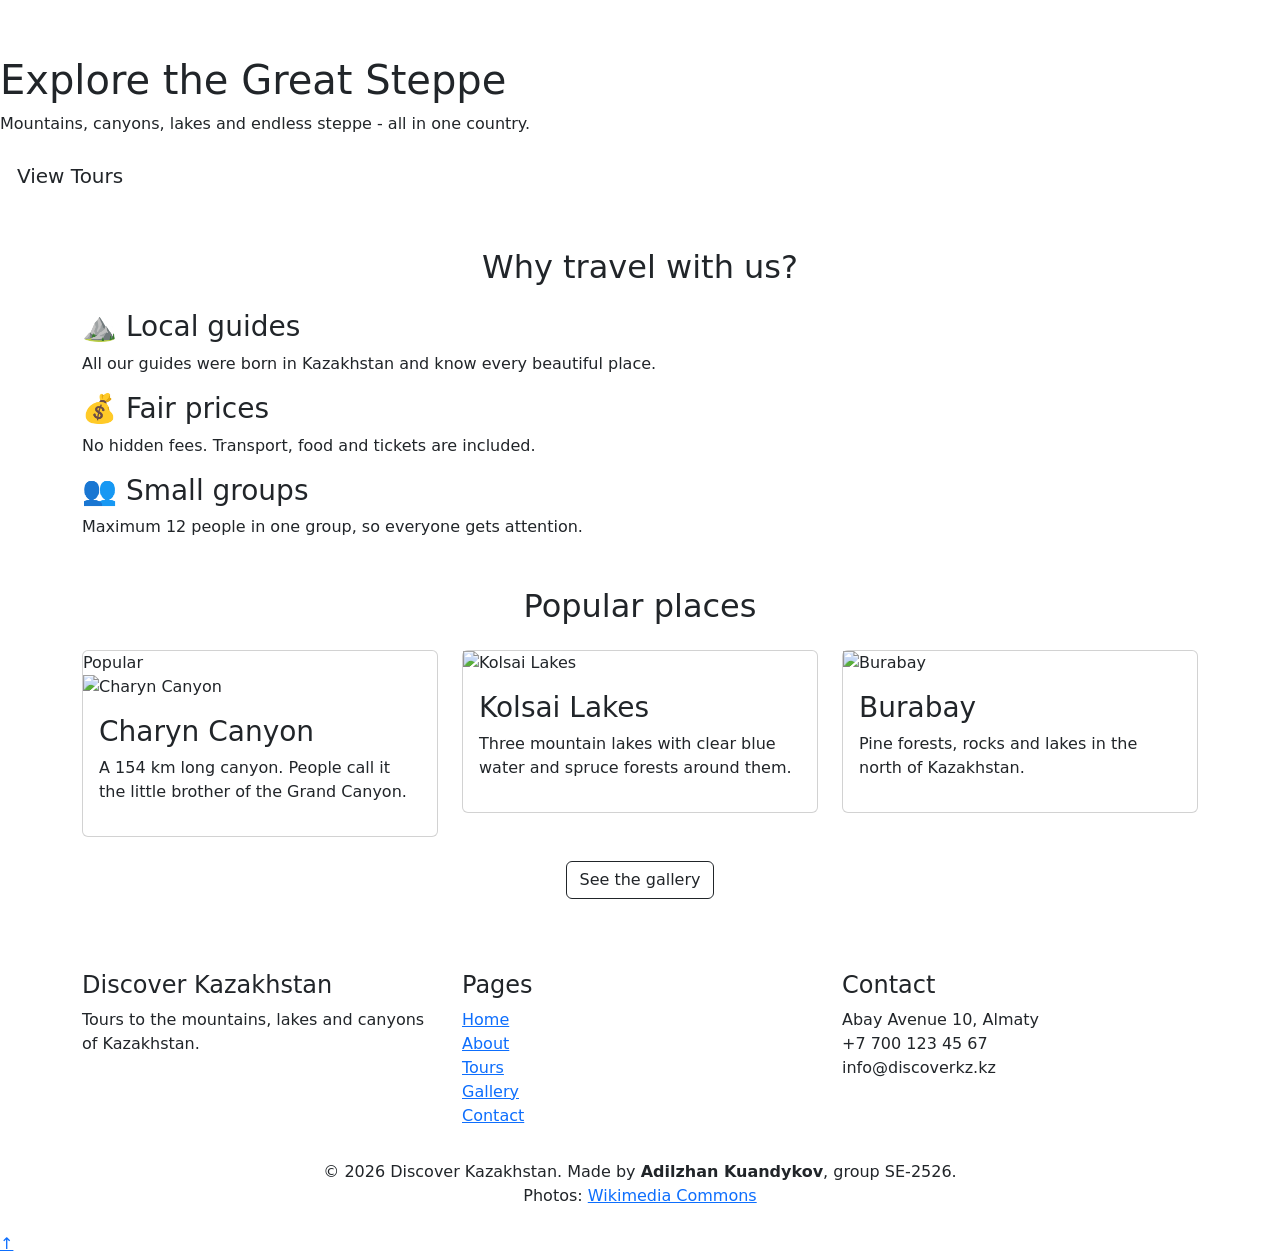
==== index.html @ ef8a3b00 "Add author name and group SE-2526 to footer" ====
<!DOCTYPE html>
<html lang="en">
<head>
    <meta charset="UTF-8">
    <meta name="viewport" content="width=device-width, initial-scale=1.0">
    <title>Home - Discover Kazakhstan</title>

    <!-- Bootstrap CSS -->
    <link rel="stylesheet" href="https://cdn.jsdelivr.net/npm/bootstrap@5.3.3/dist/css/bootstrap.min.css">
    <!-- Google Font: Poppins -->
    <link rel="stylesheet" href="https://fonts.googleapis.com/css2?family=Poppins:wght@400;600;700&display=swap">
    <!-- My styles -->
    <link rel="stylesheet" href="css/style.css">
</head>
<body>

    <!-- Navigation bar -->
    <header>
        <nav class="navbar navbar-expand-lg navbar-dark" id="main-nav">
            <div class="container">
                <a class="navbar-brand" href="index.html">Discover <span>Kazakhstan</span></a>
                <button class="navbar-toggler" type="button" data-bs-toggle="collapse" data-bs-target="#menu">
                    <span class="navbar-toggler-icon"></span>
                </button>
                <div class="collapse navbar-collapse" id="menu">
                    <ul class="navbar-nav ms-auto">
                    <li class="nav-item"><a class="nav-link active" href="index.html">Home</a></li>
                    <li class="nav-item"><a class="nav-link" href="about.html">About</a></li>
                    <li class="nav-item"><a class="nav-link" href="tours.html">Tours</a></li>
                    <li class="nav-item"><a class="nav-link" href="gallery.html">Gallery</a></li>
                    <li class="nav-item"><a class="nav-link" href="contact.html">Contact</a></li>
                    </ul>
                </div>
            </div>
        </nav>
    </header>

    <!-- Main content -->
    <main>
        <!-- Hero section -->
        <section class="hero">
            <div class="hero-text">
                <h1>Explore the <span class="yellow">Great Steppe</span></h1>
                <p>Mountains, canyons, lakes and endless steppe - all in one country.</p>
                <a href="tours.html" class="btn btn-main btn-lg">View Tours</a>
            </div>
        </section>

        <!-- Why us (Flexbox) -->
        <section class="container my-5">
            <h2 class="text-center mb-4">Why travel with us?</h2>
            <div class="features">
                <div class="feature-box">
                    <h3>⛰️ Local guides</h3>
                    <p>All our guides were born in Kazakhstan and know every beautiful place.</p>
                </div>
                <div class="feature-box">
                    <h3>💰 Fair prices</h3>
                    <p>No hidden fees. Transport, food and tickets are <span class="bold">included</span>.</p>
                </div>
                <div class="feature-box">
                    <h3>👥 Small groups</h3>
                    <p>Maximum 12 people in one group, so everyone gets attention.</p>
                </div>
            </div>
        </section>

        <!-- Popular places (Bootstrap grid) -->
        <section class="container my-5">
            <h2 class="text-center mb-4">Popular places</h2>
            <div class="row g-4">
                <div class="col-md-6 col-lg-4">
                    <div class="card">
                        <span class="badge-popular">Popular</span>
                        <img src="images/charyn.jpg" alt="Charyn Canyon">
                        <div class="card-body">
                            <h3 class="card-title">Charyn Canyon</h3>
                            <p>A 154 km long canyon. People call it the little brother of the Grand Canyon.</p>
                        </div>
                    </div>
                </div>
                <div class="col-md-6 col-lg-4">
                    <div class="card">
                        <img src="images/kolsai.jpg" alt="Kolsai Lakes">
                        <div class="card-body">
                            <h3 class="card-title">Kolsai Lakes</h3>
                            <p>Three mountain lakes with clear blue water and spruce forests around them.</p>
                        </div>
                    </div>
                </div>
                <div class="col-md-6 col-lg-4">
                    <div class="card">
                        <img src="images/burabay.jpg" alt="Burabay">
                        <div class="card-body">
                            <h3 class="card-title">Burabay</h3>
                            <p>Pine forests, rocks and lakes in the north of Kazakhstan.</p>
                        </div>
                    </div>
                </div>
            </div>
            <div class="text-center mt-4">
                <a href="gallery.html" class="btn btn-outline-dark">See the gallery</a>
            </div>
        </section>
    </main>

    <!-- Footer -->
    <footer class="py-4 mt-5">
        <div class="container">
            <div class="row">
                <div class="col-md-4">
                    <h4>Discover Kazakhstan</h4>
                    <p>Tours to the mountains, lakes and canyons of Kazakhstan.</p>
                </div>
                <div class="col-md-4">
                    <h4>Pages</h4>
                    <ul class="list-unstyled">
                        <li><a href="index.html">Home</a></li>
                        <li><a href="about.html">About</a></li>
                        <li><a href="tours.html">Tours</a></li>
                        <li><a href="gallery.html">Gallery</a></li>
                        <li><a href="contact.html">Contact</a></li>
                    </ul>
                </div>
                <div class="col-md-4">
                    <h4>Contact</h4>
                    <p>
                        Abay Avenue 10, Almaty<br>
                        +7 700 123 45 67<br>
                        info@discoverkz.kz
                    </p>
                </div>
            </div>
            <p class="text-center mt-3 mb-0">
                © 2026 Discover Kazakhstan. Made by <strong>Adilzhan Kuandykov</strong>, group SE-2526.<br>
                Photos: <a href="https://commons.wikimedia.org/">Wikimedia Commons</a>
            </p>
        </div>
    </footer>

    <!-- Button "back to top" -->
    <a href="#" id="to-top">↑</a>

    <!-- Bootstrap JS (for the mobile menu) -->
    <script src="https://cdn.jsdelivr.net/npm/bootstrap@5.3.3/dist/js/bootstrap.bundle.min.js"></script>
</body>
</html>
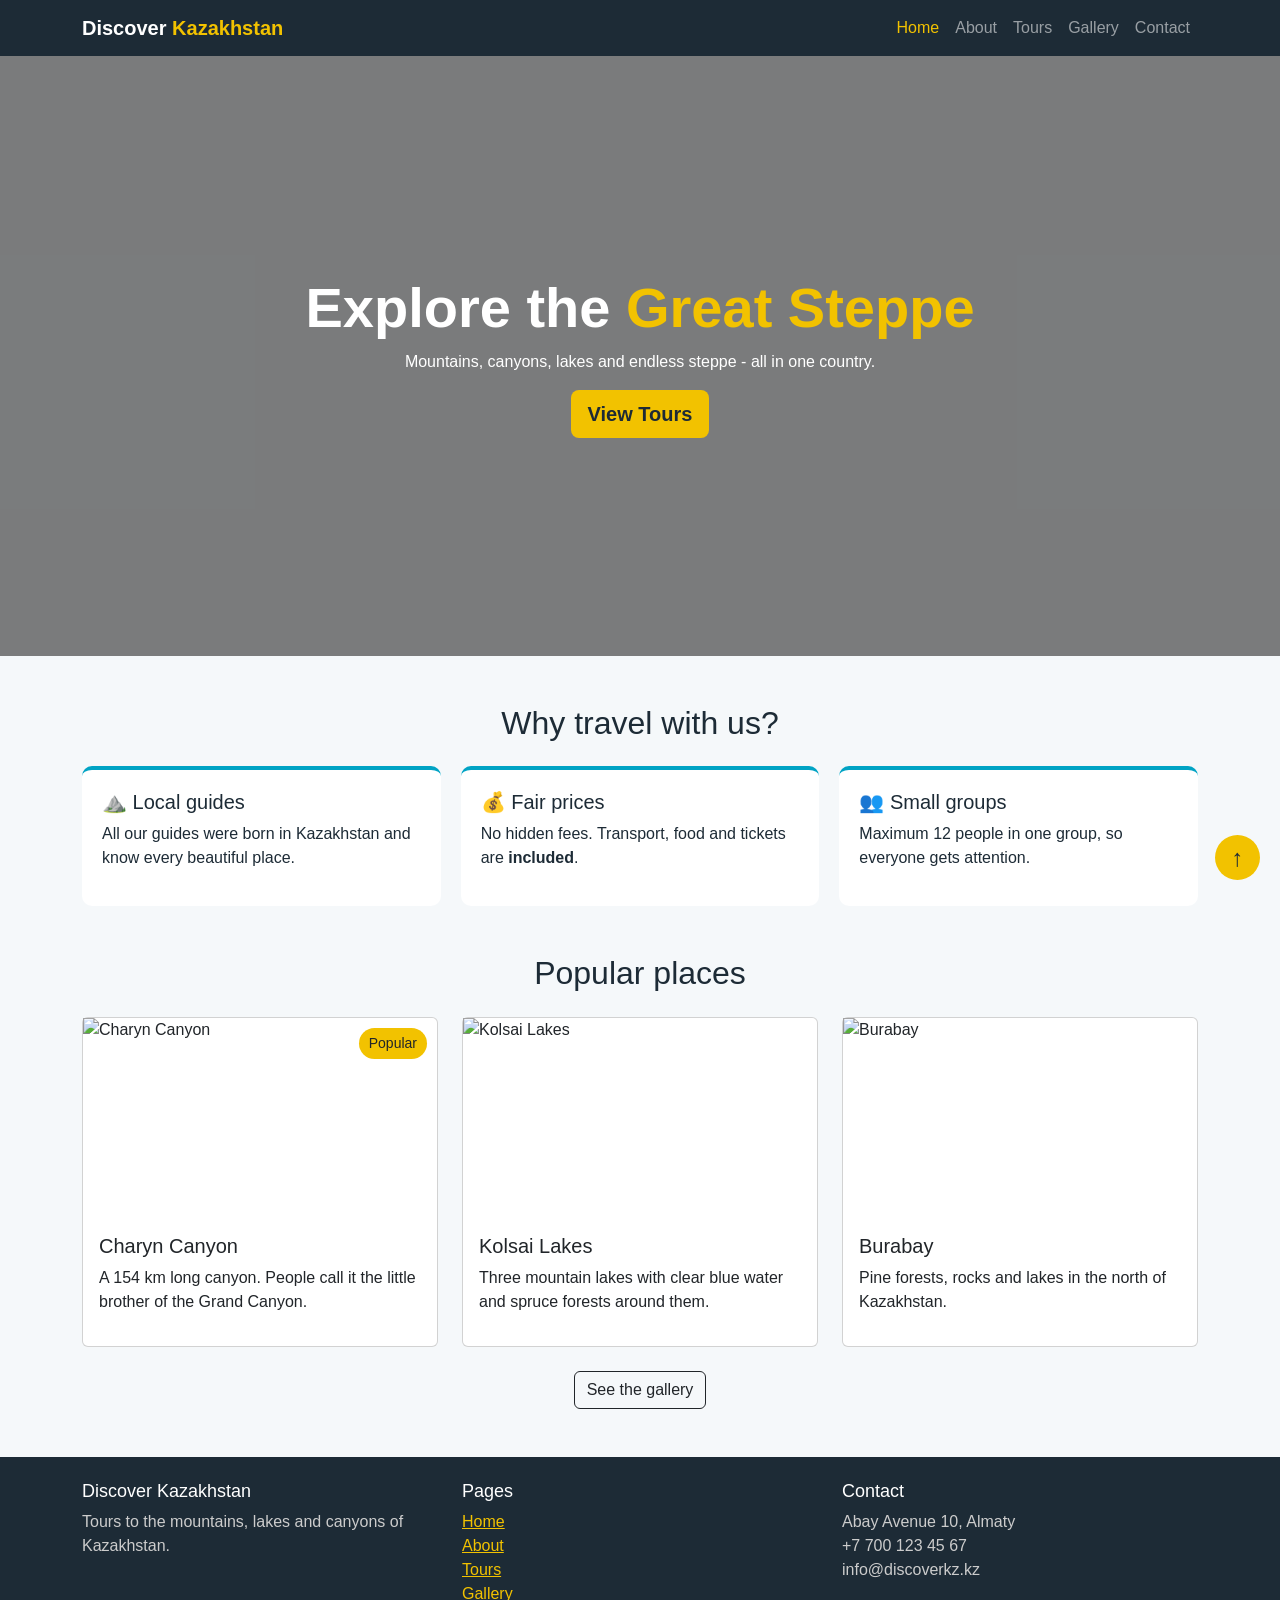
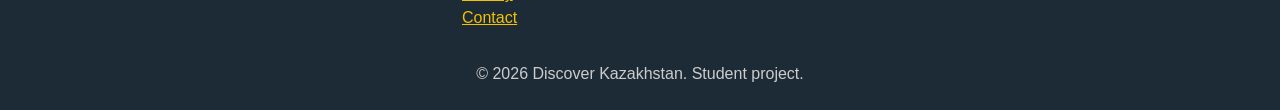
==== commit 7008dbbf: "Add home page with navbar, hero section and base styles - Fixed navbar shared by all pages - Hero se" ====
--- a/index.html
+++ b/index.html
@@ -131,10 +131,7 @@
                     </p>
                 </div>
             </div>
-            <p class="text-center mt-3 mb-0">
-                © 2026 Discover Kazakhstan. Made by <strong>Adilzhan Kuandykov</strong>, group SE-2526.<br>
-                Photos: <a href="https://commons.wikimedia.org/">Wikimedia Commons</a>
-            </p>
+            <p class="text-center mt-3 mb-0">© 2026 Discover Kazakhstan. Student project.</p>
         </div>
     </footer>
 
--- a/css/style.css
+++ b/css/style.css
@@ -0,0 +1,176 @@
+/* Discover Kazakhstan - styles */
+/* Main colors: blue #00a3c4, yellow #f2c200, dark #1d2b36 */
+
+/* ---------- General ---------- */
+body {
+    font-family: "Poppins", Arial, sans-serif;
+    color: #1d2b36;
+    background-color: #f5f8fa;
+}
+
+img {
+    width: 100%;
+}
+
+.yellow {
+    color: #f2c200;
+}
+
+.bold {
+    font-weight: bold;
+}
+
+/* ---------- Navbar ---------- */
+/* position: fixed - the menu stays at the top when we scroll */
+#main-nav {
+    position: fixed;
+    top: 0;
+    width: 100%;
+    z-index: 100;
+    background-color: #1d2b36;
+}
+
+#main-nav .navbar-brand {
+    font-weight: bold;
+}
+
+#main-nav .navbar-brand span {
+    color: #f2c200;
+}
+
+#main-nav .nav-link.active {
+    color: #f2c200;
+}
+
+/* space for the fixed navbar */
+main {
+    margin-top: 56px;
+}
+
+/* ---------- Hero (home page) ---------- */
+/* position: relative on parent, position: absolute on child */
+.hero {
+    position: relative;
+    height: 600px;
+    background-image: url("../images/hero.jpg");
+    background-size: cover;
+    background-position: center;
+}
+
+.hero-text {
+    position: absolute;
+    top: 0;
+    left: 0;
+    width: 100%;
+    height: 100%;
+    background-color: rgba(0, 0, 0, 0.5);
+    color: white;
+    text-align: center;
+    padding: 15px;
+    /* Flexbox to put the text in the center */
+    display: flex;
+    flex-direction: column;
+    justify-content: center;
+    align-items: center;
+}
+
+.hero-text h1 {
+    font-size: 56px;
+    font-weight: bold;
+}
+
+/* ---------- Page header (other pages) ---------- */
+.page-header {
+    background-color: #00a3c4;
+    color: white;
+    text-align: center;
+    padding: 50px 20px;
+}
+
+/* ---------- Buttons ---------- */
+.btn-main {
+    background-color: #f2c200;
+    color: #1d2b36;
+    font-weight: bold;
+}
+
+.btn-main:hover {
+    background-color: #00a3c4;
+    color: white;
+}
+
+/* ---------- Features (Flexbox) ---------- */
+.features {
+    display: flex;
+    gap: 20px;
+}
+
+.feature-box {
+    flex: 1;
+    background-color: white;
+    padding: 20px;
+    border-radius: 10px;
+    border-top: 4px solid #00a3c4;
+}
+
+.feature-box h3 {
+    font-size: 20px;
+}
+
+/* ---------- Cards ---------- */
+.card {
+    position: relative;
+    height: 100%;
+}
+
+.card img {
+    height: 200px;
+    object-fit: cover; /* crop the photo, do not stretch it */
+}
+
+.card-title {
+    font-size: 20px;
+}
+
+/* label on top of a card photo */
+.badge-popular {
+    position: absolute;
+    top: 10px;
+    right: 10px;
+    background-color: #f2c200;
+    padding: 5px 10px;
+    border-radius: 20px;
+    font-size: 14px;
+}
+
+/* ---------- Footer ---------- */
+footer {
+    background-color: #1d2b36;
+    color: #cccccc;
+}
+
+footer h4 {
+    color: white;
+    font-size: 18px;
+}
+
+footer a {
+    color: #f2c200;
+}
+
+/* ---------- Back to top button ---------- */
+/* position: fixed - always in the bottom right corner */
+#to-top {
+    position: fixed;
+    bottom: 20px;
+    right: 20px;
+    width: 45px;
+    height: 45px;
+    border-radius: 50%;
+    background-color: #f2c200;
+    color: #1d2b36;
+    font-size: 24px;
+    text-align: center;
+    line-height: 45px;
+    text-decoration: none;
+}
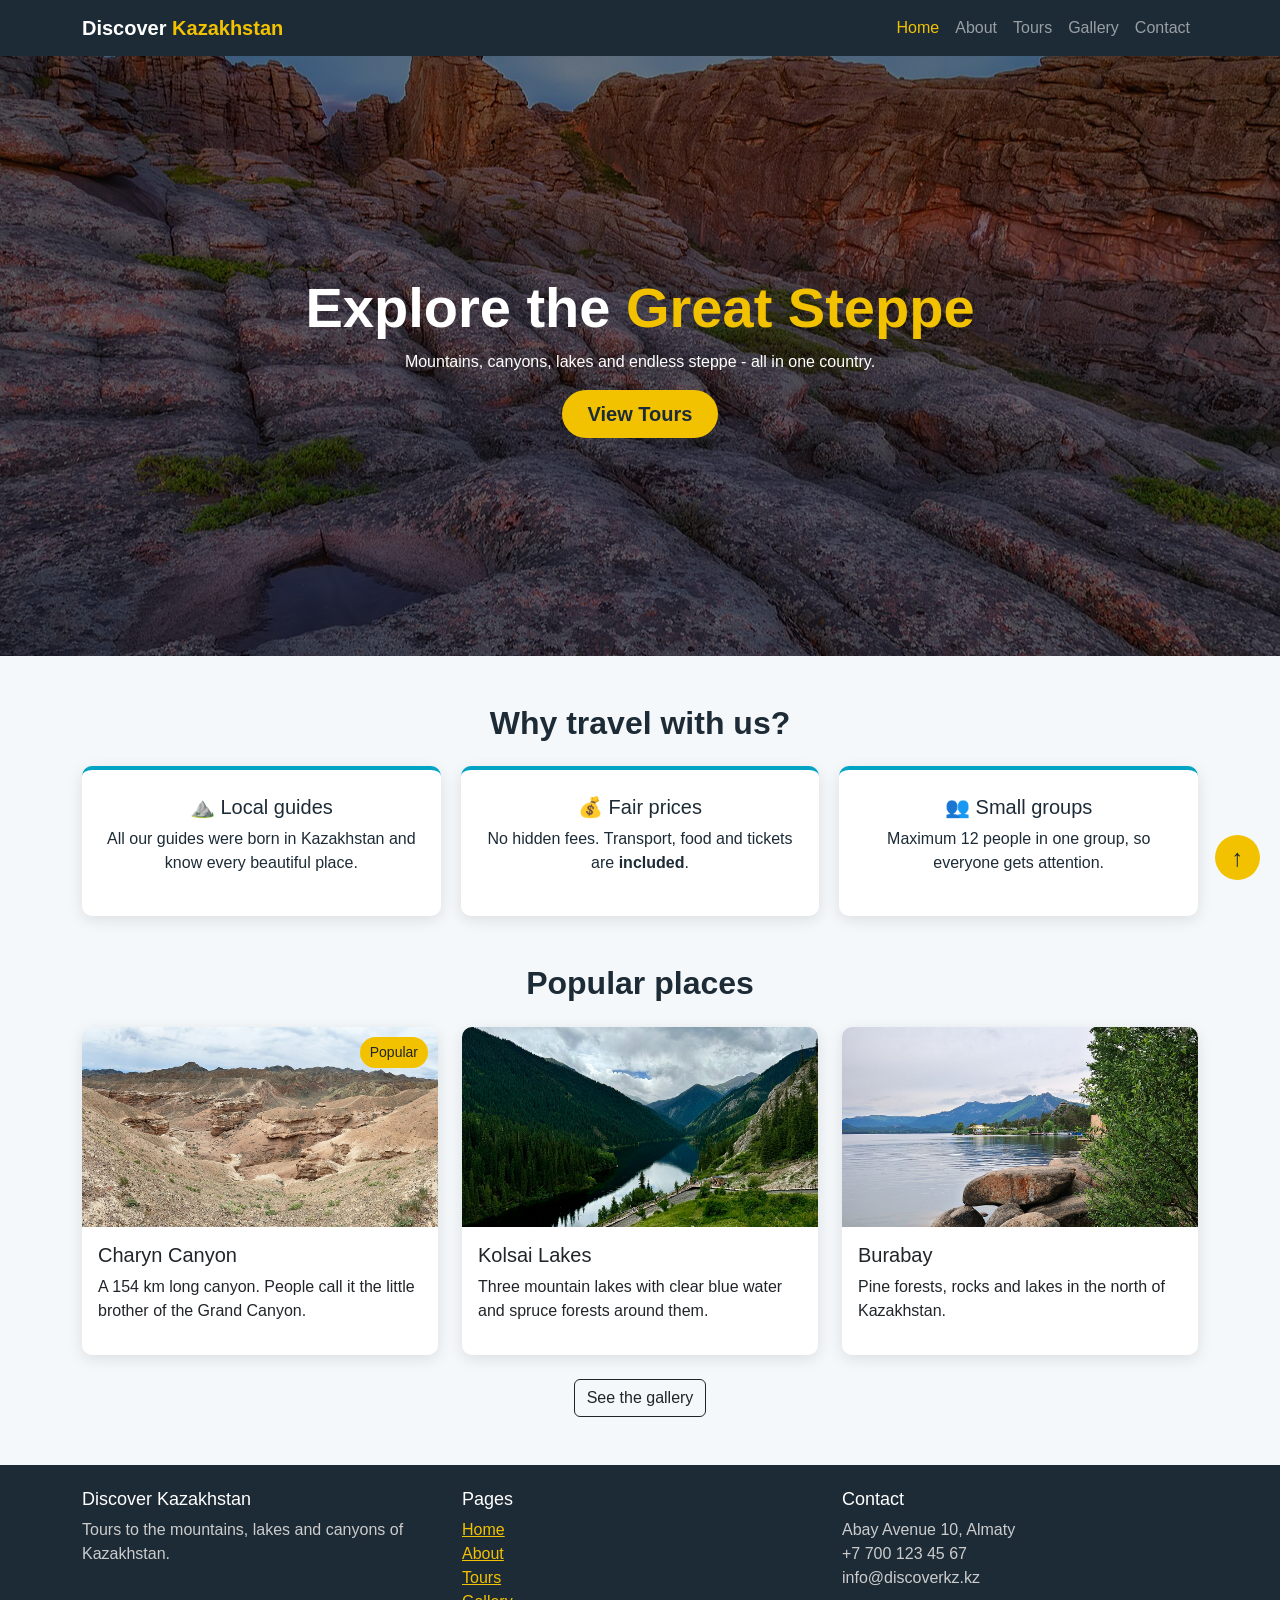
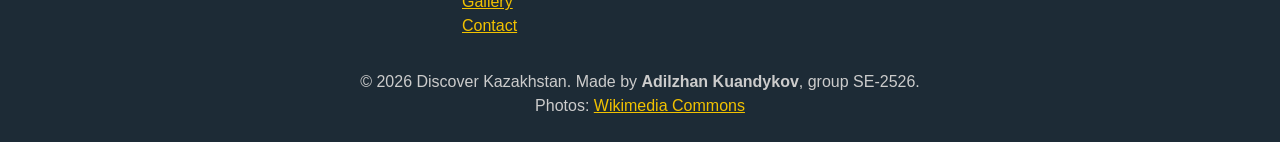
==== commit 25b36de6: "Use more semantic HTML tags and add names to form fields - article for cards, figure/figcaption for " ====
--- a/index.html
+++ b/index.html
@@ -70,32 +70,32 @@
             <h2 class="text-center mb-4">Popular places</h2>
             <div class="row g-4">
                 <div class="col-md-6 col-lg-4">
-                    <div class="card">
+                    <article class="card">
                         <span class="badge-popular">Popular</span>
                         <img src="images/charyn.jpg" alt="Charyn Canyon">
                         <div class="card-body">
                             <h3 class="card-title">Charyn Canyon</h3>
                             <p>A 154 km long canyon. People call it the little brother of the Grand Canyon.</p>
                         </div>
-                    </div>
+                    </article>
                 </div>
                 <div class="col-md-6 col-lg-4">
-                    <div class="card">
+                    <article class="card">
                         <img src="images/kolsai.jpg" alt="Kolsai Lakes">
                         <div class="card-body">
                             <h3 class="card-title">Kolsai Lakes</h3>
                             <p>Three mountain lakes with clear blue water and spruce forests around them.</p>
                         </div>
-                    </div>
+                    </article>
                 </div>
                 <div class="col-md-6 col-lg-4">
-                    <div class="card">
+                    <article class="card">
                         <img src="images/burabay.jpg" alt="Burabay">
                         <div class="card-body">
                             <h3 class="card-title">Burabay</h3>
                             <p>Pine forests, rocks and lakes in the north of Kazakhstan.</p>
                         </div>
-                    </div>
+                    </article>
                 </div>
             </div>
             <div class="text-center mt-4">
@@ -131,7 +131,10 @@
                     </p>
                 </div>
             </div>
-            <p class="text-center mt-3 mb-0">© 2026 Discover Kazakhstan. Student project.</p>
+            <p class="text-center mt-3 mb-0">
+                © 2026 Discover Kazakhstan. Made by <strong>Adilzhan Kuandykov</strong>, group SE-2526.<br>
+                Photos: <a href="https://commons.wikimedia.org/">Wikimedia Commons</a>
+            </p>
         </div>
     </footer>
 
--- a/css/style.css
+++ b/css/style.css
@@ -18,6 +18,19 @@
 
 .bold {
     font-weight: bold;
+}
+
+h2 {
+    font-weight: bold;
+}
+
+/* the same soft shadow for all white boxes */
+.feature-box,
+.card,
+.team-card,
+.booking-form,
+.info-box {
+    box-shadow: 0 4px 15px rgba(0, 0, 0, 0.1);
 }
 
 /* ---------- Navbar ---------- */
@@ -81,10 +94,17 @@
 
 /* ---------- Page header (other pages) ---------- */
 .page-header {
-    background-color: #00a3c4;
-    color: white;
-    text-align: center;
-    padding: 50px 20px;
+    background-image: url("../images/kolsai.jpg");
+    background-size: cover;
+    background-position: center;
+    color: white;
+    text-align: center;
+    padding: 80px 20px;
+    text-shadow: 2px 2px 6px black; /* dark shadow so the text is easy to read */
+}
+
+.page-header h1 {
+    font-weight: bold;
 }
 
 /* ---------- Buttons ---------- */
@@ -92,6 +112,8 @@
     background-color: #f2c200;
     color: #1d2b36;
     font-weight: bold;
+    border-radius: 25px;
+    padding: 8px 25px;
 }
 
 .btn-main:hover {
@@ -108,7 +130,8 @@
 .feature-box {
     flex: 1;
     background-color: white;
-    padding: 20px;
+    text-align: center;
+    padding: 25px;
     border-radius: 10px;
     border-top: 4px solid #00a3c4;
 }
@@ -121,6 +144,15 @@
 .card {
     position: relative;
     height: 100%;
+    border: none;
+    border-radius: 10px;
+    overflow: hidden; /* round corners for the photo too */
+    transition: 0.3s; /* smooth animation for hover */
+}
+
+/* the card moves up a little when the mouse is on it */
+.card:hover {
+    transform: translateY(-5px);
 }
 
 .card img {
@@ -141,6 +173,130 @@
     padding: 5px 10px;
     border-radius: 20px;
     font-size: 14px;
+}
+
+/* ---------- Team (about page) ---------- */
+.team-card {
+    background-color: white;
+    padding: 20px;
+    border-radius: 10px;
+    height: 100%;
+}
+
+/* round photo */
+.team-photo {
+    width: 110px;
+    height: 110px;
+    border-radius: 50%;
+    border: 4px solid #f2c200;
+    margin-bottom: 10px;
+}
+
+.team-name {
+    font-size: 18px;
+    margin-bottom: 0;
+}
+
+.team-role {
+    color: #00a3c4;
+    font-weight: bold;
+}
+
+/* ---------- Price table ---------- */
+.price {
+    color: #00a3c4;
+    font-weight: bold;
+}
+
+/* ---------- Gallery (CSS Grid) ---------- */
+.gallery {
+    display: grid;
+    grid-template-columns: repeat(3, 1fr); /* 3 equal columns */
+    gap: 15px;
+}
+
+.gallery-item {
+    position: relative;
+    margin: 0;
+}
+
+.gallery-item img {
+    height: 250px;
+    object-fit: cover;
+    border-radius: 10px;
+    transition: 0.3s;
+}
+
+.gallery-item img:hover {
+    opacity: 0.8;
+}
+
+/* text on the bottom of the photo */
+.caption {
+    position: absolute;
+    bottom: 0;
+    left: 0;
+    width: 100%;
+    margin: 0;
+    padding: 8px;
+    background-color: rgba(0, 0, 0, 0.5);
+    color: white;
+    border-radius: 0 0 10px 10px;
+}
+
+/* ---------- Booking page ---------- */
+/* 3 steps in one row (Flexbox) */
+.steps {
+    display: flex;
+    gap: 20px;
+}
+
+.step {
+    flex: 1;
+    text-align: center;
+}
+
+.step h3 {
+    font-size: 20px;
+}
+
+/* yellow circle with a number */
+.step-number {
+    display: inline-block;
+    width: 50px;
+    height: 50px;
+    line-height: 50px;
+    border-radius: 50%;
+    background-color: #f2c200;
+    font-size: 22px;
+    font-weight: bold;
+    margin-bottom: 10px;
+    /* line-height = height, so the number is in the middle */
+}
+
+.booking-form {
+    background-color: white;
+    padding: 30px;
+    border-radius: 10px;
+}
+
+.info-box {
+    background-color: #1d2b36;
+    color: white;
+    padding: 30px;
+    border-radius: 10px;
+    margin-bottom: 20px;
+}
+
+.info-box li {
+    margin-bottom: 10px;
+}
+
+.map {
+    width: 100%;
+    height: 250px;
+    border: 0;
+    border-radius: 10px;
 }
 
 /* ---------- Footer ---------- */
@@ -171,6 +327,54 @@
     color: #1d2b36;
     font-size: 24px;
     text-align: center;
-    line-height: 45px;
+    line-height: 45px; /* same as height, so the arrow is in the middle */
     text-decoration: none;
 }
+
+/* ---------- Media queries ---------- */
+
+/* Tablet (screen 992px or smaller) */
+@media (max-width: 992px) {
+    .hero {
+        height: 450px;
+    }
+
+    .hero-text h1 {
+        font-size: 40px;
+    }
+
+    .features {
+        flex-direction: column;
+    }
+
+    .steps {
+        flex-direction: column;
+    }
+
+    .gallery {
+        grid-template-columns: repeat(2, 1fr);
+    }
+}
+
+/* Mobile (screen 576px or smaller) */
+@media (max-width: 576px) {
+    .hero {
+        height: 350px;
+    }
+
+    .hero-text h1 {
+        font-size: 28px;
+    }
+
+    .page-header {
+        padding: 30px 15px;
+    }
+
+    .gallery {
+        grid-template-columns: 1fr;
+    }
+
+    .booking-form {
+        padding: 15px;
+    }
+}
